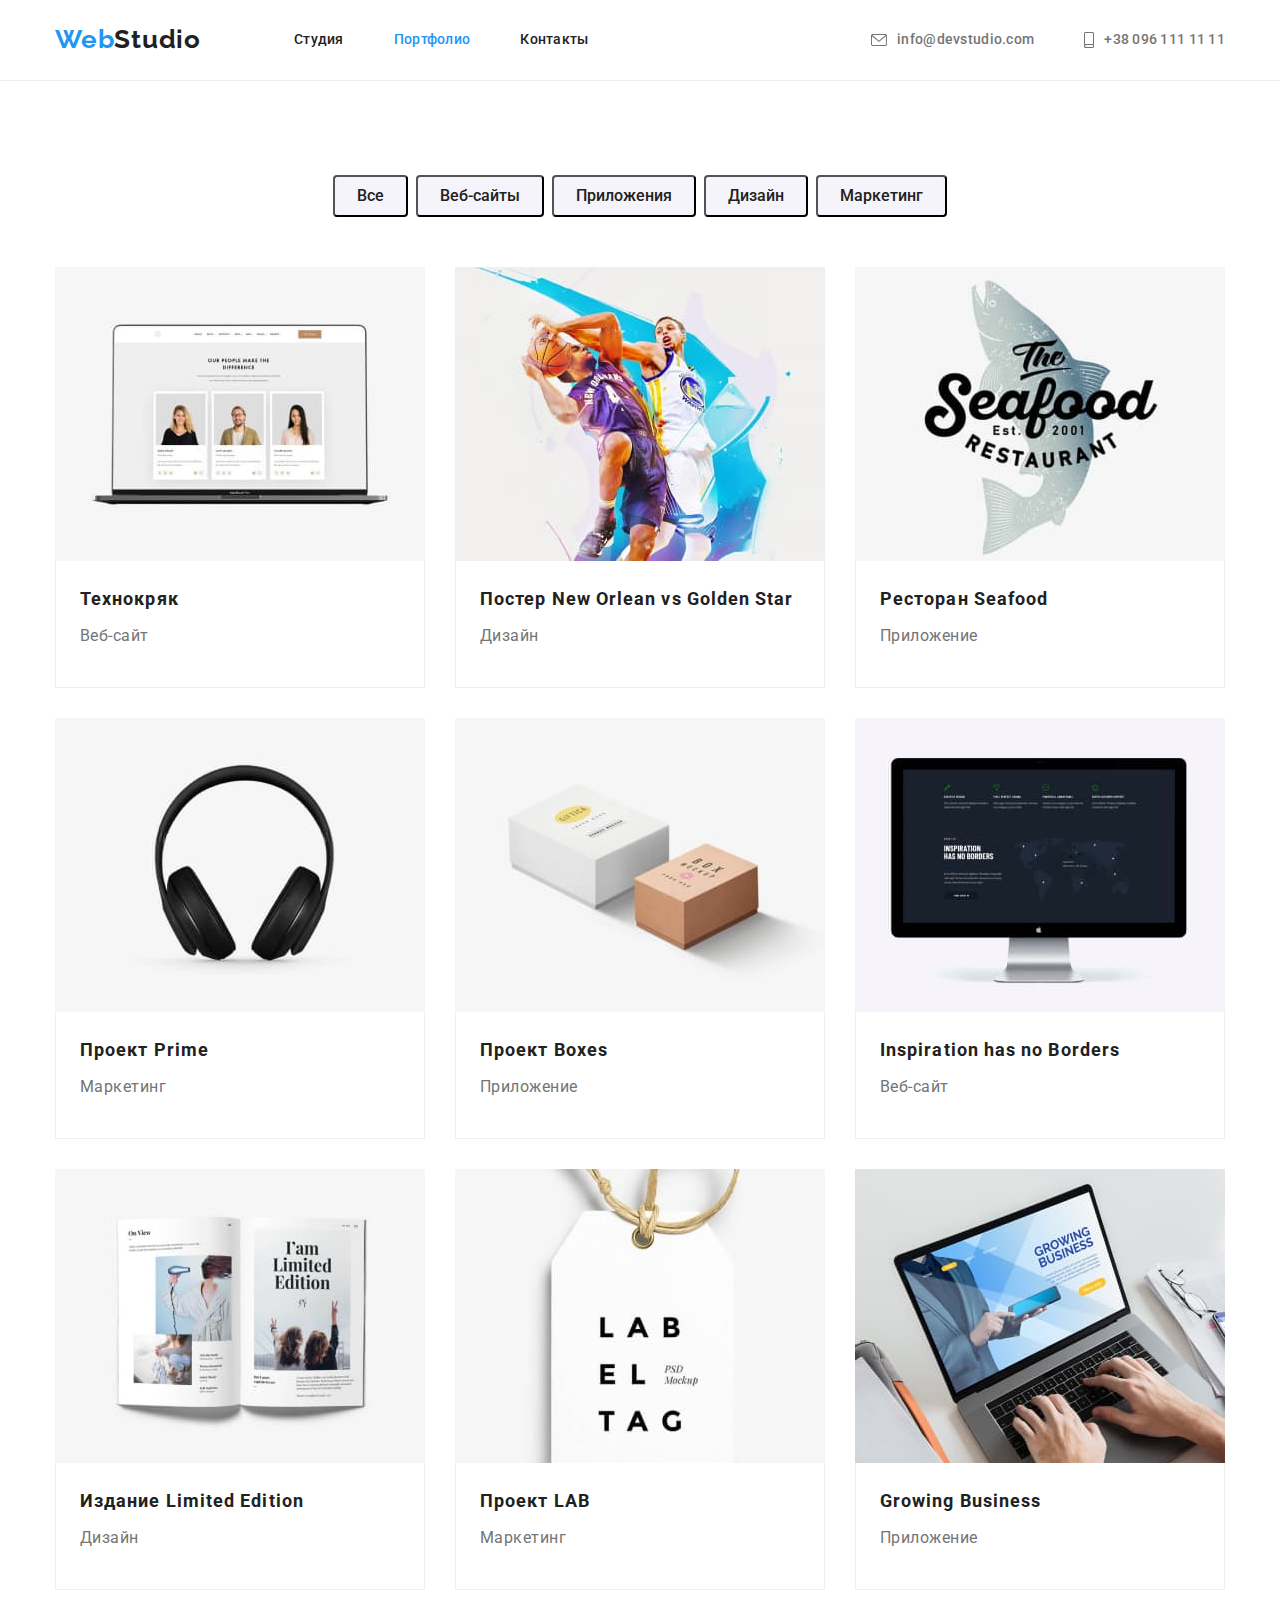
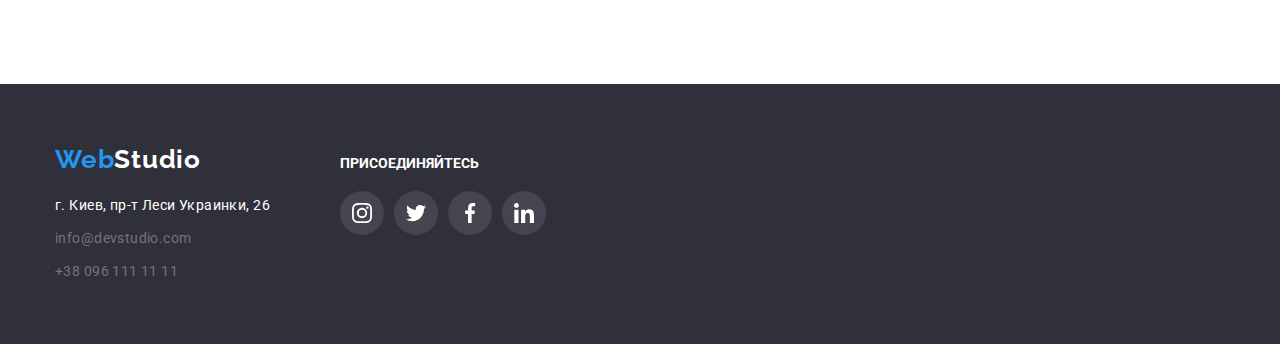
==== portfolio.html @ eea460cf "виправляє іконки" ====
<!DOCTYPE html>
<html lang="en">
<head>
    <meta charset="UTF-8">
    <meta http-equiv="X-UA-Compatible" content="IE=edge">
    <meta name="viewport" content="width=device-width, initial-scale=1.0">
    <title>Document</title>
    <link rel="preconnect" href="https://fonts.googleapis.com">
    <link rel="preconnect" href="https://fonts.gstatic.com" crossorigin>
    <link href="https://fonts.googleapis.com/css2?family=Raleway:wght@700&family=Roboto:wght@400;500;700;900&display=swap" rel="stylesheet"> 
    <link 
          rel="stylesheet"
          href="https://cdnjs.cloudflare.com/ajax/libs/modern-normalize/1.1.0/modern-normalize.min.css"
        />
    <link rel="stylesheet" href="./css/styles.css">
</head>
<body>
    <header class="header">
        <div class="container header-container">
            <nav class="main-nav">
            <a href="./index.html" lang="en" class="logo-left link">Web<span class="logo-right link">Studio</span></a>
            <ul class="site-nav list">
                <li class="site-nav-item"><a href="./index.html" class="link">Студия</a></li>
                <li class="site-nav-item"><a href="" class="link current">Портфолио</a></li>
                <li class="site-nav-item"><a href="" class="link">Контакты</a></li>
            </ul>
            </nav>
            <ul class="header-contacts list">
                <li class="header-contacts-item">
                    <a href="mailto:info@devstudio.com" class="header-contacts link">
                    <svg class="studio-icon" width="16" height="12">
                        <use href="./images/sprite.svg#icon-envelope-hover"></use>
                     </svg>
                     info@devstudio.com
                    </a>
                </li>
                <li class="header-contacts-item">
                    <a href="tel:+380961111111" class="header-contacts link">
                    <a class="studio-link link" href="">
                       <svg class="studio-icon" width="10" height="16">
                        <use href="./images/sprite.svg#icon-smartphone"></use>
                    </svg>
                    +38 096 111 11 11
                    </a>
                </li>
            </ul>
        </div>
    </header>
 <main>
        <section class="section">
        <div class="container">
            <h1 class="visually-hidden">Портфолио</h1>
            <!--Фильтр-->
            <ul class="site-nav-button list">
                <li class="button-item"><button type="button" class="button">Все</button></li>
                <li class="button-item"><button type="button" class="button">Веб-сайты</button></li>
                <li class="button-item"><button type="button" class="button">Приложения</button></li>
                <li class="button-item"><button type="button" class="button">Дизайн</button></li>
                <li class="button-item"><button type="button" class="button">Маркетинг</button></li>            
            </ul>
          <!--Проекты--> 
            <ul class="project list">
                <li class="project-items">
                   <a href="" class="link">
                    <img src="./images/img.jpg" alt="Компьютер с фото"
                    width="371"
                    height="294">
                   <div class="project-info">
                    <h2 class="project-name">Технокряк</h2>
                    <p class="project-type">Веб-сайт</p>
                   </div>
                   </a>
                </li>
                <li class="project-items">
                   <a href="" class="link">
                    <img src="./images/img(1).jpg" alt="Два баскетболиста с мячом"
                    width="371"
                    height="294">
                    <div class="project-info">
                    <h2 class="project-name">Постер New Orlean vs Golden Star</h2>
                    <p class="project-type">Дизайн</p>
                    </div>
                    </a> 
                </li>
                <li class="project-items">
                    <a href="" class="link">
                    <img src="./images/img(2).jpg" alt="Морской ресторан"
                    width="371"
                    height="294">
                    <div class="project-info">
                    <h2 class="project-name">Ресторан Seafood</h2>
                    <p class="project-type">Приложение</p>
                    </div>
                    </a>
                </li>
                <li class="project-items">
                    <a href="" class="link">
                    <img src="./images/img(3).jpg" alt="Наушники"
                    width="371"
                    height="294">
                    <div class="project-info">
                    <h2 class="project-name">Проект Prime</h2>
                    <p class="project-type">Маркетинг</p>
                    </div>
                    </a>
                </li>
                <li class="project-items">
                    <a href="" class="link">
                    <img src="./images/img(4).jpg" alt="Две коробки"
                    width="371"
                    height="294">
                    <div class="project-info">
                    <h2 class="project-name">Проект Boxes</h2>
                    <p class="project-type">Приложение</p>
                    </div>
                    </a>
                </li>
                <li class="project-items">
                    <a href="" class="link">
                    <img src="./images/img(5).jpg" alt="Монитор"
                    width="371"
                    height="294">
                    <div class="project-info">
                    <h2 class="project-name">Inspiration has no Borders</h2>
                    <p class="project-type">Веб-сайт</p>
                    </div>
                    </a>
                </li>
                <li class="project-items">
                    <a href="" class="link">
                    <img src="./images/img(6).jpg" alt="Книга"
                    width="371"
                    height="294">
                    <div class="project-info">
                    <h2 class="project-name">Издание Limited Edition</h2>
                    <p class="project-type">Дизайн</p>
                    </div>
                    </a>
                </li>
                <li class="project-items">
                    <a href="" class="link">
                    <img src="./images/img(7).jpg" alt="Бирка"
                    width="371"
                    height="294">
                    <div class="project-info">
                    <h2 class="project-name">Проект LAB</h2>
                    <p class="project-type">Маркетинг</p>
                    </div>
                    </a>
                </li>
                <li class="project-items">
                    <a href="" class="link">
                    <img src="./images/img(8).jpg" alt="Руки печатают на ноутбуке"
                    width="371"
                    height="294">
                    <div class="project-info">
                    <h2 class="project-name">Growing Business</h2>
                    <p class="project-type">Приложение</p>
                    </div>
                    </a>
                </li>
            </ul>
        </div>
        </section>
    </main>
    <!--Подвал-->
    <footer class="footer">
        <div class="container footer-contacts">
            <div class="footer-block">
                <a href="index.html" lang="en" class="logo-left-footer link">Web<span class="logo-right-down link">Studio</span></a>
            <address class="address">
            <ul class="list">
                <li class="footer-address"><a href="https://goo.gl/maps/m6iM4TvxNRospSLj7" class="contacts link"><span class="contacts-map">г. Киев, пр-т Леси Украинки, 26</span></a></li>
                <li class="footer-address"><a href="mailto:info@devstudio.com" class="contacts link">info@devstudio.com</a></li>
                <li class="footer-address"><a href="tel:+380961111111" class="contacts link">+38 096 111 11 11</a></li>
            </ul>
            </address>
        </div>
        <div class="network-block">
            <h3 class="footer-title">Присоединяйтесь</h3>
            <ul class="socials list">
                <li class="footer-socials-icons">
                    <a class="footer-social-link" href aria-label="instagram" target="_blank">
                        <svg class="socials-icon" width="20" height="20">
                            <use href="./images/sprite.svg#icon-instagram-2">
                                #shadow-root (closed)
                                <symbol id="icon-instagram-2" viewBox="0 0 32 32">
                                    <path d="M31.969 9.408c-.075-1.7-.35-2.869-.744-3.882a7.806 7.806 0 0 0-1.851-2.838A7.867 7.867 0 0 0 26.542.844C25.523.45 24.36.175 22.66.1 20.947.019 20.403 0 16.059 0s-4.888.019-6.595.094c-1.7.075-2.869.35-3.882.744a7.803 7.803 0 0 0-2.838 1.85A7.867 7.867 0 0 0 .9 5.52C.506 6.539.231 7.702.156 9.402c-.081 1.713-.1 2.257-.1 6.601s.019 4.888.094 6.595c.075 1.7.35 2.869.744 3.882a7.895 7.895 0 0 0 1.85 2.838 7.867 7.867 0 0 0 2.832 1.844c1.019.394 2.182.669 3.882.744 1.706.075 2.25.094 6.595.094s4.888-.019 6.595-.094c1.7-.075 2.869-.35 3.882-.744a8.184 8.184 0 0 0 4.682-4.682c.394-1.019.669-2.182.744-3.882.075-1.707.094-2.251.094-6.595s-.006-4.888-.081-6.595zm-2.882 13.065c-.069 1.563-.331 2.407-.55 2.969a5.31 5.31 0 0 1-3.038 3.038c-.563.219-1.413.481-2.969.55-1.688.075-2.194.094-6.464.094s-4.782-.019-6.464-.094c-1.563-.069-2.407-.331-2.969-.55a4.926 4.926 0 0 1-1.838-1.194 4.974 4.974 0 0 1-1.194-1.838c-.219-.563-.481-1.413-.55-2.969-.075-1.688-.094-2.194-.094-6.464s.019-4.782.094-6.464c.069-1.563.331-2.407.55-2.969a4.868 4.868 0 0 1 1.2-1.838A4.974 4.974 0 0 1 6.639 3.55c.563-.219 1.413-.481 2.969-.55 1.688-.075 2.194-.094 6.464-.094 4.276 0 4.782.019 6.464.094 1.563.069 2.407.331 2.969.55a4.914 4.914 0 0 1 1.838 1.194 4.974 4.974 0 0 1 1.194 1.838c.219.563.481 1.413.55 2.969.075 1.688.094 2.194.094 6.464s-.019 4.77-.094 6.458z"/>
                                    <path d="M16.059 7.783c-4.538 0-8.22 3.682-8.22 8.22s3.682 8.22 8.22 8.22c4.539 0 8.22-3.682 8.22-8.22s-3.682-8.22-8.22-8.22zm0 13.552a5.333 5.333 0 0 1 0-10.664 5.333 5.333 0 0 1 0 10.664zM26.524 7.458a1.919 1.919 0 1 1-3.838 0 1.919 1.919 0 0 1 3.838 0z"/>
                                </symbol>
                            </use>
                        </svg>
                    </a>
                </li>
                <li class="footer-socials-icons">
                    <a class="footer-social-link" href aria-label="twitter" target="_blank">
                        <svg class="socials-icon" width="20" height="20">
                            <use href="./images/sprite.svg#icon-twitter-1">
                                #shadow-root (closed)
                                <symbol id="icon-twitter-1" viewBox="0 0 32 32">
                                    <path d="M32 6.078c-1.19.522-2.458.868-3.78 1.036a6.523 6.523 0 0 0 2.886-3.626 13.11 13.11 0 0 1-4.16 1.588A6.574 6.574 0 0 0 22.154 3c-3.632 0-6.556 2.948-6.556 6.562 0 .52.044 1.02.152 1.496-5.454-.266-10.28-2.88-13.522-6.862a6.605 6.605 0 0 0-.898 3.316 6.57 6.57 0 0 0 2.914 5.452 6.479 6.479 0 0 1-2.964-.808v.072c0 3.188 2.274 5.836 5.256 6.446a6.548 6.548 0 0 1-1.72.216 5.8 5.8 0 0 1-1.242-.112c.85 2.598 3.262 4.508 6.13 4.57a13.182 13.182 0 0 1-8.134 2.798c-.538 0-1.054-.024-1.57-.09A18.469 18.469 0 0 0 10.064 29c12.072 0 18.672-10 18.672-18.668 0-.29-.01-.57-.024-.848A13.087 13.087 0 0 0 32 6.078z"/>
                                </symbol> 
                            </use>
                        </svg>
                    </a>
                </li>
                <li class="footer-socials-icons">
                    <a class="footer-social-link" href aria-label="facebook" target="_blank">
                        <svg class="socials-icon" width="20" height="20">
                            <use href="./images/sprite.svg#icon-facebook-1">
                                #shadow-root (closed)
                                <symbol id="icon-facebook-1" viewBox="0 0 32 32">
                                    <path d="M21.329 5.313h2.921V.225C23.746.156 22.013 0 19.994 0c-4.212 0-7.097 2.649-7.097 7.519V12H8.249v5.688h4.648V32h5.699V17.689h4.46l.708-5.688h-5.169V8.082c.001-1.644.444-2.769 2.735-2.769z"/>
                                </symbol> 
                            </use>
                        </svg>
                    </a>
                </li>
                <li class="footer-socials-icons">
                    <a class="footer-social-link" href aria-label="linkedin" target="_blank">
                        <svg class="socials-icon" width="20" height="20">
                            <use href="./images/sprite.svg#icon-linkedin-1">
                                #shadow-root (closed)
                                <symbol id="icon-linkedin-1" viewBox="0 0 32 32">
                                    <path d="M31.992 32v-.001H32V20.263c0-5.741-1.236-10.164-7.948-10.164-3.227 0-5.392 1.771-6.276 3.449h-.093v-2.913h-6.364v21.364h6.627V21.42c0-2.785.528-5.479 3.977-5.479 3.399 0 3.449 3.179 3.449 5.657v10.401h6.62zM.528 10.636h6.635V32H.528V10.636zM3.843 0C1.722 0 0 1.721 0 3.843s1.721 3.879 3.843 3.879c2.121 0 3.843-1.757 3.843-3.879A3.846 3.846 0 0 0 3.843 0z"/>
                                </symbol>
                            </use>
                        </svg>
                    </a>
                </li>
            </ul>
        </div>
    </footer>
</body>
</html>
---- css/styles.css ----
:root {
    --primary-text-color: #757575;
    --secondary-color: #212121;
    --accent-color: #2196F3;
    --gray-background: #F5F4FA;
    --main-color: #FFFFFF;
    --icon-color: #AFB1B8;
    --icon-color-background: #44454E;
    

    --section-background: #E5E5E5;
    --footer--header-background: #2F303A;
    --button-hero-color: #188ce8;

    --border-color: #ECECEC;
    --project-items-border-color:#EEEEEE;

    --card-set-gap: 30px;

    --button-hero-shadow: 0px 4px 4px rgba(0, 0, 0, 0.15);
    --card-shadow: 0px 1px 3px rgba(0, 0, 0, 0.12), 0px 1px 1px rgba(0, 0, 0, 0.14), 0px 2px 1px rgba(0, 0, 0, 0.2);
    --bg-color-hero: rgba(47, 48, 58, 0.4);
    --bg-second-color: #C4C4C4;

    --box-shadow-color: 0px 4px 4px 0px rgba(0, 0, 0, 0.25);
    --box-shadow-sec-color: 0px 1px 3px 0px rgba(0, 0, 0, 0.12), 0px 1px 1px 0px rgba(0, 0, 0, 0.14), 0px 2px 1px 0px rgba(0, 0, 0, 0.2);
    --box-shadow-carts: 1px 4px 6px 0px rgba(0, 0, 0, 0.16), 0px 4px 4px 0px rgba(0, 0, 0, 0.06), 0px 1px 1px 0px rgba(0, 0, 0, 0.12);
}

body {
    background-color: var(--main-color);
    color: var(--primary-text-color);
    font-family: 'Roboto', sans-serif; 
}

h1,
h2,
h3,
p,
ul {
  margin: 0;
}

img {
    display: block;
    max-width: 100%;
    height: auto;
  }

.list {
    margin: 0;
    padding: 0;
    list-style: none;
}

.link {
    display: inline-block;

    text-decoration: none;
    color: inherit;
}

.contacts {
    color: var(--secondary-color);
}

.visually-hidden {
    position: absolute;
    white-space: nowrap;
    width: 1px;
    height: 1px;
    overflow: hidden;
    border: 0;
    padding: 0;
    clip: rect(0 0 0 0);
    clip-path: inset(50%);
    margin: -1px;
  }

  
.container {
    width: 1200px;
    padding-left: 15px;
    padding-right: 15px;
    
    margin-left: auto;
    margin-right: auto;
}

/* Header */

.header {
    background: var(--main-color);
    border-bottom: 1px solid var(--border-color);
}

.site-nav {
    display: flex;
    align-items: center;
    margin-left: 93px;
}

.studio-link {
    display: flex;
    align-items: center;
    
    color: var(--primary-text-color);
}

.studio-link:hover,
.studio-link:focus {
    color: var(--accent-color);
}



.studio-icon {
    margin-right: 10px;

    fill: currentColor; 
}

.project-team {

    display: flex;
    align-items: center;
    flex-wrap: nowrap;

    padding-left: 0;
    padding-right: 0;
}

.team-image {
    margin-right: 30px;
    width: 270px;

    background: var(--main-white-color);
    box-shadow: var(--box-shadow-sec-color);
    margin-right: 30px;
    font-size: 0px;
}

.team-image:last-child {
    margin-right: 0;
}


.site-nav-item { 
    /* margin-right: 50px; */
    display: inline-block;

    font-family: inherit;
    font-weight: 500;
    font-size: 14px;
    line-height: 1.14;
    letter-spacing: 0.02em;
    color: var(--secondary-color)
    }

.site-nav .site-nav-item:not(:last-child) {   
    margin-right: 50px;
}

.site-nav .link {
    display: block;
    padding-top: 32px;
    padding-bottom: 32px;
}
   
.site-nav-item:hover,
.site-nav-item:focus,
.site-nav-item:active {
    color: var(--accent-color);
    }

.current {
        color: var(--accent-color);
    }

.header-container {
    display: flex;
    align-items:center;
   
}

.main-nav {
    display: flex;
}
   
.header-contacts {
    display: flex;
    margin-left: auto;
    align-items: center;

    font-weight: 500;
    font-size: 14px;
    line-height: 1.14;
    letter-spacing: 0.02em;
    color: var(--primary-text-color)
    }

.header-contacts:hover,
.header-contacts:focus {
    color: var(--accent-color);
    }

.header-contacts-item {
    margin-right: 50px;
    display: inline-block;
}

.header-contacts-item:last-child {
    margin-right: 0;
}

/* Logo */ 


.logo-left {
    padding: 24px 0;

    font-family: 'Raleway', sans-serif;
    font-weight: 700;
    font-size: 26px;
    line-height: 1.19;
    letter-spacing: 0.03em;
    color: var(--accent-color)
}

.logo-left-footer {
    font-family: 'Raleway', sans-serif;
    font-weight: 700;
    font-size: 26px;
    line-height: 1.19;
    letter-spacing: 0.03em;
    color: var(--accent-color)
}

.logo-right {
    font-family: 'Raleway', sans-serif;
    font-weight: 700;
    font-size: 26px;
    line-height: 1.19;
    letter-spacing: 0.03em;
    color: var(--secondary-color)
}

.logo-right-down {
    font-family: 'Raleway', sans-serif;
    font-weight: 700;
    font-size: 26px;
    line-height: 1.19;
    letter-spacing: 0.03em;
    color: var(--main-color)
}

.logo-left .logo-right .logo-right-down {
    font-family: 'Raleway', sans-serif; 
}

.logo-left .logo-right-down {
    margin: 0;
    padding: 0;
}

/* Hero */

.hero {
    background: var(--footer--header-background);
    text-align: center;
    padding-top: 200px;
    padding-bottom: 200px;
}

.overlay {
    max-width: 1600px;
    background-image: linear-gradient(to bottom, var(--bg-color-hero), var(--bg-color-hero)), url(../images/HeroImg.jpg);
    background-repeat: no-repeat;
    background-position: center;
    background-size: cover;
    background-color: var(--bg-second-color);
}  

.hero-title {
    
    margin-bottom: 30px;
    margin-left: auto; 
    margin-right: auto; 
      
    text-align: center;
    width: 696px;
    
    color: var(--main-color);
    font-weight: 900;
    font-size: 44px;
    line-height: 1.36;
    letter-spacing: 0.06em;
    text-transform: uppercase;
    
}

/* Преимущества. */

.section {
    padding-bottom: 94px;
    padding-top: 94px;
      
}

.section-title {
    margin-bottom: 50px;
    
    font-weight: 700;
    font-size: 36px;
    line-height: 1.16;
    text-align: center;
    letter-spacing: 0.03em;
    color: var(--secondary-color);
}

.advantage {
    display: flex;
         
    font-weight: 700;
    font-size: 14px;
    line-height: 1.14;
    letter-spacing: 0.03em;
    color: var(--secondary-color);
}

.advantage-title {
    margin-bottom: 10px;
    text-align: left;
    
    font-weight: 700;
    font-size: 14px;
    text-transform: uppercase;
}

.advantage-item {
    margin-right: 30px;
    width: 270px;
}

.advantage-item:last-child {
    margin-right: 0;
    flex-shrink:unset;
}


.adv-description {
    font-weight: 400;
    font-size: 14px;
    line-height: 1.71;
    letter-spacing: 0.03em;
    
    color: var(--primary-text-color);
}

.features {
    display: flex;
    justify-content: center;
    align-items: center;
    height: 120px;
    width: 270px;
    background-color: var(--gray-background);
    margin-bottom: 30px;
}

/*Чем мы занимаемся*/

.act-section {
    padding-top: 0;
}

.activity {
   display: flex;
   flex-wrap: nowrap;

}


.act-item {
   margin-right: 30px;
   width: 370px;
}

.act-item:last-child {
    margin-right: 0;
}

/* Наша команда */

.team {
    padding-top: auto;
    
    background-color: var(--gray-background);

}

.project-team {
    display: flex;
    align-items: center;
    flex-wrap: nowrap;

    padding-left: 0;
    padding-right: 0;
}

.team-image {
    margin-right: 30px;
    width: 270px;
}

.team-image:last-child {
    margin-right: 0;
}

.team-description {
    text-align: center;
    padding-top: 30px;
    padding-bottom: 30px;
    border: 1px;
    border-bottom-right-radius: 4px;
    border-bottom-left-radius: 4px;

    
    background-color: var(--main-color);
    box-shadow: 0px 1px 3px rgba(0, 0, 0, 0.12), 0px 1px 1px rgba(0, 0, 0, 0.14), 0px 2px 1px rgba(0, 0, 0, 0.2);
}

.team-member {
    margin-bottom: 10px;
           
    color: var(--secondary-color);
    font-weight: 500;
    font-size: 16px;
    line-height: 1.18;
    letter-spacing: 0.03em;

}

.team-position {
    font-weight: 400;
    font-size: 16px;
    line-height: 1.18;
    letter-spacing: 0.03em;
}

.socials {
    display: flex;
    justify-content: center;
    align-items: center;
}

.social-link {
    display: flex;
    align-items: center;
    justify-content: center;

    width: 44px;
    height: 44px;
    background-color: var(--main-color);
    color: var(--icon-color);

    border-radius: 50%;
    
}
.social-link:hover,
.social-link:focus {
    background-color: var(--accent-color);
    color: var(--main-color);
}

.socials-icon {
    fill: currentColor;
}



/*Клиенты*/
.clients {
    display: flex;
    flex-wrap: wrap;
    /*justify-content: center;
    align-items: center;*/
    cursor: pointer;
}

.clients-link {
    display: flex;
    align-items: center;
    justify-content: center;

    width: 170px;
    height: 92px;

    border: 1px solid var(--icon-color);
    border-radius: 4px;
}

.clients-link:hover {
    border-color: var(--accent-color);
}

.clients-link:hover .clients-icon,
.clients-link:focus .clients-icon {
    fill: var(--accent-color);
} 

.clients-item {
    display: flex;
    display: flex;
    height: 92px;
    border-radius: 4px;
    border: 1px solid var(--icon-color);
    background-color: var(--main-color);
    justify-content: center;
    align-items: center;
    width: calc((100% - 150px) / 6);

}

.clients-item:not(:last-child) {
    margin-right: 30px;
}

.clients-icon {
    fill: var(--icon-color);
}

.clients-icon:hover,
.clients-icon:focus {
    fill: var(--accent-color);
}

/*Button*/

.button {
    display: inline-block;
    min-width: 73px;
    min-height: 38px;
    text-align: center;
    border-radius: 4px;
    padding: 6px 22px;

    font-family: inherit;
    color: var(--secondary-color);
    background: var(--gray-background);
    font-weight: 500;
    font-size: 16px;
    line-height: 1.62;
    
    cursor: pointer;
    border-radius: 4px;
    
}

.button:hover,
.button:focus {
    background-color: var(--accent-color);
    color: var(--main-color);
}

.button-hero {
    display: inline-block;
    width: 200px;
    height: 50px;
    text-align: center;

    font-style: normal;
    font-weight: 700;
    font-size: 16px;
    line-height: 1.87;

    background-color: var(--button-hero-color);
    cursor: pointer;
    color: var(--main-color);

    box-shadow: var(--button-hero-shadow);

    border-radius: 4px;
    padding: 10px 32px;

    
}

/* Портфолио */

.site-nav-button {
    display: flex;
    margin-bottom: 50px;
    justify-content: center;
    

    font-family: inherit;
    font-weight: 500;
    font-size: 16px;
    line-height: 1.62;
    letter-spacing: 0.03em;
    color: var(--secondary-color);
}

.button-item {
    margin-right: 8px;
}

.button-item:hover,
.button-item:focus {
    box-shadow: 0px 1px 1px rgba(0, 0, 0, 0.12),
    0px 4px 4px rgba(0, 0, 0, 0.06),
    1px 4px 6px rgba(0, 0, 0, 0.16);
}

.button-item:last-child {
    margin-right: 0;
}

.project {
    display: flex;
    flex-wrap: wrap;
    align-items: center;
    padding-left: 0;
    padding-right: 0;
   
    background: var(--main-color);
    
}

.project-items {
    max-width: 370px;
    margin-right: 30px;
    margin-bottom: 30px;
}

.project-items:hover {
    box-shadow: 0px 1px 1px rgba(0, 0, 0, 0.12),
    0px 4px 4px rgba(0, 0, 0, 0.06),
    1px 4px 6px rgba(0, 0, 0, 0.16);
}


.project-items {
    flex-basis: calc((100% - 60px) / 3);
}

.project-items:nth-child(3n) {
    margin-right: 0;
    
}

.project-items:nth-last-child(-n + 3) {
    margin-bottom: 0;
}

.project-info {
    padding: 20px 24px;
    border-left: 1px solid var(--project-items-border-color);
    border-bottom: 1px solid var(--project-items-border-color);
    border-right: 1px solid var(--project-items-border-color);
}

.project-name { 
    margin-bottom: 4px;

    font-weight: 700;
    font-size: 18px;
    line-height: 2;
    letter-spacing: 0.06em;
    color: var(--secondary-color);
}

.project-type {
    margin-bottom: 16px;

    font-weight: 400;
    font-size: 16px;
    line-height: 1.87;
    letter-spacing: 0.03em;
    color: var(--primary-text-color);
}

/* Footer */

.footer {
    display: flex;

    padding-top: 60px;
    padding-bottom: 60px;
    background: var(--footer--header-background);
}

.footer-contacts {
    display: flex;
    justify-content: flex-start;
    align-items: baseline;
}

.footer-address {
    margin-bottom: 9px;
}

.footer-address:last-child {
    margin-bottom: 0;
}

.address {
    font-style: normal;
    text-align: left;

    margin-top: 20px;
}

.contacts {
    color: var(--main-color) 60%;
    font-size: 14px;
    line-height: 1.71;
    letter-spacing: 0.03em
}

.contacts:hover,
.contacts:focus {
    color: var(--accent-color);
}

.contacts-map {
    font-family: inherit;
    font-size: 14px;
    line-height: 1.71;
    letter-spacing: 0.03em;
    color: var(--main-color);
}

.contacts-map:hover,
.contacts-map:focus {
    color: var(--accent-color);
}

/*Іконки футеру*/

.footer-icon {
    fill: var(--main-color);
    background-color: var(--primary-text-color);

}

.footer-icon:hover,
.footer-icon:focus {
    fill: var(--main-color);
    background-color: var(--accent-color);
}

.footer-title {
    margin-bottom: 20px;
    text-align: left;
    
    font-weight: 700;
    font-size: 14px;
    text-transform: uppercase;
    color: var(--main-color);
}

.footer-socials {
    display: flex;
}

.footer-social-link {
    display: flex;
    align-items: center;
    justify-content: center;
    

    width: 44px;
    height: 44px;
    background-color: var(--icon-color-background);
    color: var(--main-color);

    border-radius: 50%;
}

.footer-social-link:hover,
.footer-social-link:focus {
    background-color: var(--accent-color);
    color: var(--main-color);
}

.footer-socials {
    color: var(--primary-text-color);
}
.footer-socials-icons:not(:last-child) {
    margin-right: 10px;
}

.network-block {
    margin-left: 70px;
}
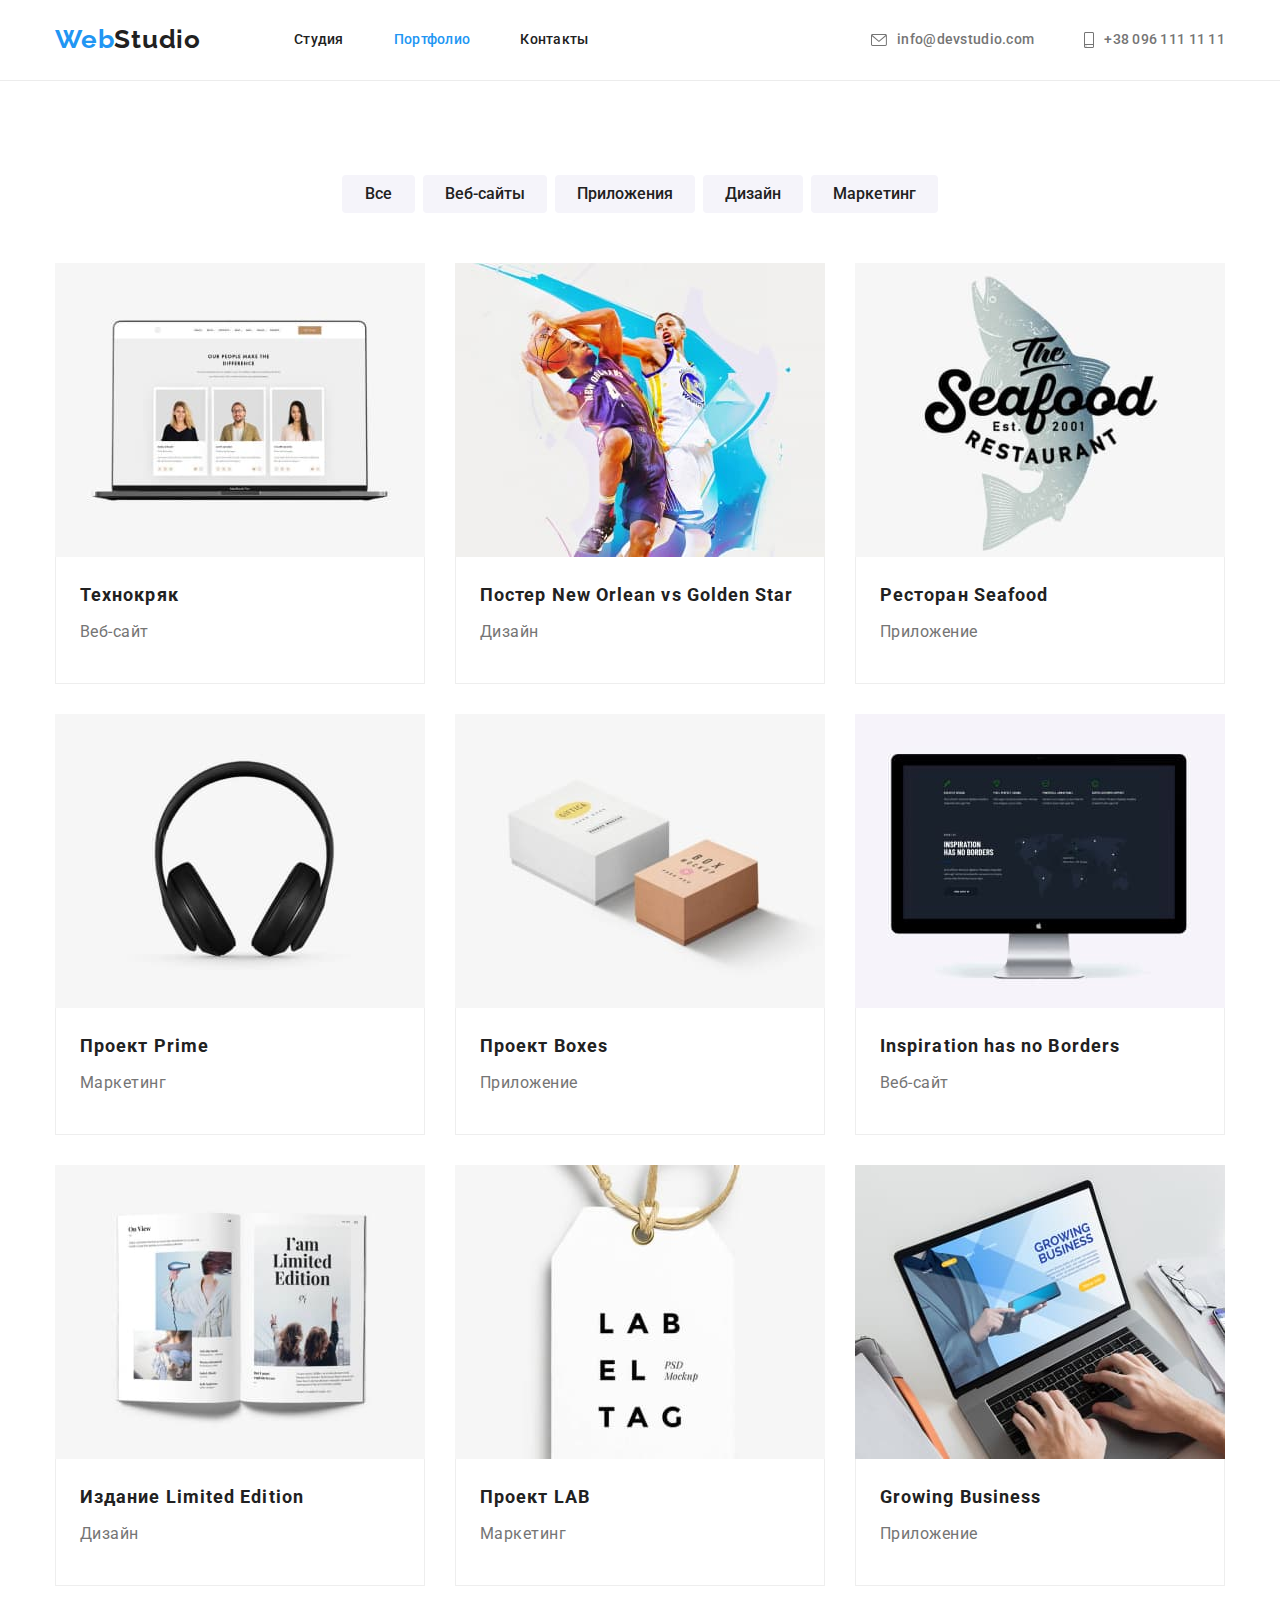
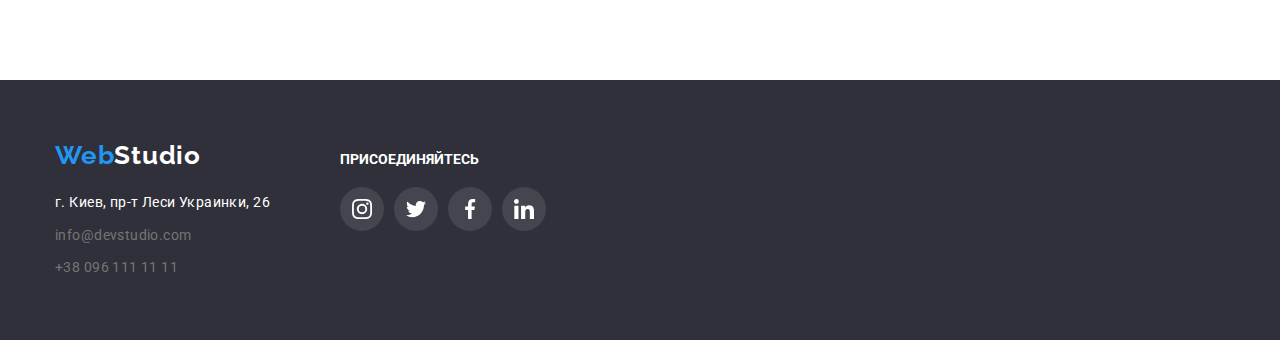
==== commit cb72ff5b: "виправляє ДЗ4 після перевірки" ====
--- a/portfolio.html
+++ b/portfolio.html
@@ -20,25 +20,24 @@
             <nav class="main-nav">
             <a href="./index.html" lang="en" class="logo-left link">Web<span class="logo-right link">Studio</span></a>
             <ul class="site-nav list">
-                <li class="site-nav-item"><a href="./index.html" class="link">Студия</a></li>
-                <li class="site-nav-item"><a href="" class="link current">Портфолио</a></li>
-                <li class="site-nav-item"><a href="" class="link">Контакты</a></li>
+                <li class="site-nav-item"><a href="./index.html" class="site-nav-item link">Студия</a></li>
+                <li class="site-nav-item"><a href="" class="site-nav-item link current">Портфолио</a></li>
+                <li class="site-nav-item"><a href="" class="site-nav-item link">Контакты</a></li>
             </ul>
             </nav>
             <ul class="header-contacts list">
                 <li class="header-contacts-item">
                     <a href="mailto:info@devstudio.com" class="header-contacts link">
                     <svg class="studio-icon" width="16" height="12">
-                        <use href="./images/sprite.svg#icon-envelope-hover"></use>
+                        <use href="./images/icons.svg#icon-envelope-hover"></use>
                      </svg>
                      info@devstudio.com
                     </a>
                 </li>
                 <li class="header-contacts-item">
-                    <a href="tel:+380961111111" class="header-contacts link">
-                    <a class="studio-link link" href="">
-                       <svg class="studio-icon" width="10" height="16">
-                        <use href="./images/sprite.svg#icon-smartphone"></use>
+                    <a class="studio-link link" href="tel:+380961111111">
+                        <svg class="studio-icon" width="10" height="16">
+                        <use href="./images/icons.svg#icon-smartphone"></use>
                     </svg>
                     +38 096 111 11 11
                     </a>
@@ -61,7 +60,7 @@
           <!--Проекты--> 
             <ul class="project list">
                 <li class="project-items">
-                   <a href="" class="link">
+                   <a href="" class="project-link link">
                     <img src="./images/img.jpg" alt="Компьютер с фото"
                     width="371"
                     height="294">
@@ -72,7 +71,7 @@
                    </a>
                 </li>
                 <li class="project-items">
-                   <a href="" class="link">
+                   <a href="" class="project-link link">
                     <img src="./images/img(1).jpg" alt="Два баскетболиста с мячом"
                     width="371"
                     height="294">
@@ -83,7 +82,7 @@
                     </a> 
                 </li>
                 <li class="project-items">
-                    <a href="" class="link">
+                    <a href="" class="project-link link">
                     <img src="./images/img(2).jpg" alt="Морской ресторан"
                     width="371"
                     height="294">
@@ -94,7 +93,7 @@
                     </a>
                 </li>
                 <li class="project-items">
-                    <a href="" class="link">
+                    <a href="" class="project-link link">
                     <img src="./images/img(3).jpg" alt="Наушники"
                     width="371"
                     height="294">
@@ -105,7 +104,7 @@
                     </a>
                 </li>
                 <li class="project-items">
-                    <a href="" class="link">
+                    <a href="" class="project-link link">
                     <img src="./images/img(4).jpg" alt="Две коробки"
                     width="371"
                     height="294">
@@ -116,7 +115,7 @@
                     </a>
                 </li>
                 <li class="project-items">
-                    <a href="" class="link">
+                    <a href="" class="project-link link">
                     <img src="./images/img(5).jpg" alt="Монитор"
                     width="371"
                     height="294">
@@ -127,7 +126,7 @@
                     </a>
                 </li>
                 <li class="project-items">
-                    <a href="" class="link">
+                    <a href="" class="project-link link">
                     <img src="./images/img(6).jpg" alt="Книга"
                     width="371"
                     height="294">
@@ -138,7 +137,7 @@
                     </a>
                 </li>
                 <li class="project-items">
-                    <a href="" class="link">
+                    <a href="" class="project-link link">
                     <img src="./images/img(7).jpg" alt="Бирка"
                     width="371"
                     height="294">
@@ -149,7 +148,7 @@
                     </a>
                 </li>
                 <li class="project-items">
-                    <a href="" class="link">
+                    <a href="" class="project-link link">
                     <img src="./images/img(8).jpg" alt="Руки печатают на ноутбуке"
                     width="371"
                     height="294">
@@ -168,67 +167,47 @@
         <div class="container footer-contacts">
             <div class="footer-block">
                 <a href="index.html" lang="en" class="logo-left-footer link">Web<span class="logo-right-down link">Studio</span></a>
-            <address class="address">
-            <ul class="list">
-                <li class="footer-address"><a href="https://goo.gl/maps/m6iM4TvxNRospSLj7" class="contacts link"><span class="contacts-map">г. Киев, пр-т Леси Украинки, 26</span></a></li>
-                <li class="footer-address"><a href="mailto:info@devstudio.com" class="contacts link">info@devstudio.com</a></li>
-                <li class="footer-address"><a href="tel:+380961111111" class="contacts link">+38 096 111 11 11</a></li>
-            </ul>
-            </address>
-        </div>
-        <div class="network-block">
+                <address class="address">
+                    <ul class="list">
+                        <li class="footer-address"><a href="https://goo.gl/maps/m6iM4TvxNRospSLj7" class="contacts link"><span class="contacts-map">г. Киев, пр-т Леси Украинки, 26</span></a></li>
+                        <li class="footer-address"><a href="mailto:info@devstudio.com" class="contacts link">info@devstudio.com</a></li>
+                        <li class="footer-address"><a href="tel:+380961111111" class="contacts link">+38 096 111 11 11</a></li>
+                    </ul>
+                </address>
+            </div>
+            <div class="network-block">
             <h3 class="footer-title">Присоединяйтесь</h3>
-            <ul class="socials list">
-                <li class="footer-socials-icons">
-                    <a class="footer-social-link" href aria-label="instagram" target="_blank">
-                        <svg class="socials-icon" width="20" height="20">
-                            <use href="./images/sprite.svg#icon-instagram-2">
-                                #shadow-root (closed)
-                                <symbol id="icon-instagram-2" viewBox="0 0 32 32">
-                                    <path d="M31.969 9.408c-.075-1.7-.35-2.869-.744-3.882a7.806 7.806 0 0 0-1.851-2.838A7.867 7.867 0 0 0 26.542.844C25.523.45 24.36.175 22.66.1 20.947.019 20.403 0 16.059 0s-4.888.019-6.595.094c-1.7.075-2.869.35-3.882.744a7.803 7.803 0 0 0-2.838 1.85A7.867 7.867 0 0 0 .9 5.52C.506 6.539.231 7.702.156 9.402c-.081 1.713-.1 2.257-.1 6.601s.019 4.888.094 6.595c.075 1.7.35 2.869.744 3.882a7.895 7.895 0 0 0 1.85 2.838 7.867 7.867 0 0 0 2.832 1.844c1.019.394 2.182.669 3.882.744 1.706.075 2.25.094 6.595.094s4.888-.019 6.595-.094c1.7-.075 2.869-.35 3.882-.744a8.184 8.184 0 0 0 4.682-4.682c.394-1.019.669-2.182.744-3.882.075-1.707.094-2.251.094-6.595s-.006-4.888-.081-6.595zm-2.882 13.065c-.069 1.563-.331 2.407-.55 2.969a5.31 5.31 0 0 1-3.038 3.038c-.563.219-1.413.481-2.969.55-1.688.075-2.194.094-6.464.094s-4.782-.019-6.464-.094c-1.563-.069-2.407-.331-2.969-.55a4.926 4.926 0 0 1-1.838-1.194 4.974 4.974 0 0 1-1.194-1.838c-.219-.563-.481-1.413-.55-2.969-.075-1.688-.094-2.194-.094-6.464s.019-4.782.094-6.464c.069-1.563.331-2.407.55-2.969a4.868 4.868 0 0 1 1.2-1.838A4.974 4.974 0 0 1 6.639 3.55c.563-.219 1.413-.481 2.969-.55 1.688-.075 2.194-.094 6.464-.094 4.276 0 4.782.019 6.464.094 1.563.069 2.407.331 2.969.55a4.914 4.914 0 0 1 1.838 1.194 4.974 4.974 0 0 1 1.194 1.838c.219.563.481 1.413.55 2.969.075 1.688.094 2.194.094 6.464s-.019 4.77-.094 6.458z"/>
-                                    <path d="M16.059 7.783c-4.538 0-8.22 3.682-8.22 8.22s3.682 8.22 8.22 8.22c4.539 0 8.22-3.682 8.22-8.22s-3.682-8.22-8.22-8.22zm0 13.552a5.333 5.333 0 0 1 0-10.664 5.333 5.333 0 0 1 0 10.664zM26.524 7.458a1.919 1.919 0 1 1-3.838 0 1.919 1.919 0 0 1 3.838 0z"/>
-                                </symbol>
-                            </use>
-                        </svg>
-                    </a>
-                </li>
-                <li class="footer-socials-icons">
-                    <a class="footer-social-link" href aria-label="twitter" target="_blank">
-                        <svg class="socials-icon" width="20" height="20">
-                            <use href="./images/sprite.svg#icon-twitter-1">
-                                #shadow-root (closed)
-                                <symbol id="icon-twitter-1" viewBox="0 0 32 32">
-                                    <path d="M32 6.078c-1.19.522-2.458.868-3.78 1.036a6.523 6.523 0 0 0 2.886-3.626 13.11 13.11 0 0 1-4.16 1.588A6.574 6.574 0 0 0 22.154 3c-3.632 0-6.556 2.948-6.556 6.562 0 .52.044 1.02.152 1.496-5.454-.266-10.28-2.88-13.522-6.862a6.605 6.605 0 0 0-.898 3.316 6.57 6.57 0 0 0 2.914 5.452 6.479 6.479 0 0 1-2.964-.808v.072c0 3.188 2.274 5.836 5.256 6.446a6.548 6.548 0 0 1-1.72.216 5.8 5.8 0 0 1-1.242-.112c.85 2.598 3.262 4.508 6.13 4.57a13.182 13.182 0 0 1-8.134 2.798c-.538 0-1.054-.024-1.57-.09A18.469 18.469 0 0 0 10.064 29c12.072 0 18.672-10 18.672-18.668 0-.29-.01-.57-.024-.848A13.087 13.087 0 0 0 32 6.078z"/>
-                                </symbol> 
-                            </use>
-                        </svg>
-                    </a>
-                </li>
-                <li class="footer-socials-icons">
-                    <a class="footer-social-link" href aria-label="facebook" target="_blank">
-                        <svg class="socials-icon" width="20" height="20">
-                            <use href="./images/sprite.svg#icon-facebook-1">
-                                #shadow-root (closed)
-                                <symbol id="icon-facebook-1" viewBox="0 0 32 32">
-                                    <path d="M21.329 5.313h2.921V.225C23.746.156 22.013 0 19.994 0c-4.212 0-7.097 2.649-7.097 7.519V12H8.249v5.688h4.648V32h5.699V17.689h4.46l.708-5.688h-5.169V8.082c.001-1.644.444-2.769 2.735-2.769z"/>
-                                </symbol> 
-                            </use>
-                        </svg>
-                    </a>
-                </li>
-                <li class="footer-socials-icons">
-                    <a class="footer-social-link" href aria-label="linkedin" target="_blank">
-                        <svg class="socials-icon" width="20" height="20">
-                            <use href="./images/sprite.svg#icon-linkedin-1">
-                                #shadow-root (closed)
-                                <symbol id="icon-linkedin-1" viewBox="0 0 32 32">
-                                    <path d="M31.992 32v-.001H32V20.263c0-5.741-1.236-10.164-7.948-10.164-3.227 0-5.392 1.771-6.276 3.449h-.093v-2.913h-6.364v21.364h6.627V21.42c0-2.785.528-5.479 3.977-5.479 3.399 0 3.449 3.179 3.449 5.657v10.401h6.62zM.528 10.636h6.635V32H.528V10.636zM3.843 0C1.722 0 0 1.721 0 3.843s1.721 3.879 3.843 3.879c2.121 0 3.843-1.757 3.843-3.879A3.846 3.846 0 0 0 3.843 0z"/>
-                                </symbol>
-                            </use>
-                        </svg>
-                    </a>
-                </li>
-            </ul>
+                <ul class="socials list">
+                    <li class="footer-socials-icons">
+                        <a class="footer-social-link" href="" aria-label="instagram" target="_blank">
+                            <svg class="socials-icon" width="20" height="20">
+                                <use href="./images/icons.svg#icon-instagram-2"></use>
+                            </svg>
+                        </a>
+                    </li>
+                    <li class="footer-socials-icons">
+                        <a class="footer-social-link" href="" aria-label="twitter" target="_blank">
+                            <svg class="socials-icon" width="20" height="20">
+                                <use href="./images/icons.svg#icon-twitter-1"></use>
+                            </svg>
+                        </a>
+                    </li>
+                    <li class="footer-socials-icons">
+                        <a class="footer-social-link" href="" aria-label="facebook" target="_blank">
+                            <svg class="socials-icon" width="20" height="20">
+                                <use href="./images/icons.svg#icon-facebook-1"></use>
+                            </svg>
+                        </a>
+                    </li>
+                    <li class="footer-socials-icons">
+                        <a class="footer-social-link" href="" aria-label="linkedin" target="_blank">
+                            <svg class="socials-icon" width="20" height="20">
+                                <use href="./images/icons.svg#icon-linkedin-1"></use>
+                            </svg>
+                        </a>
+                    </li>
+                </ul>
+            </div>
         </div>
     </footer>
 </body>
--- a/css/styles.css
+++ b/css/styles.css
@@ -144,6 +144,9 @@
     margin-right: 0;
 }
 
+.socials-icons:not(:last-child) {
+    margin-right: 10px;
+}
 
 .site-nav-item { 
     /* margin-right: 50px; */
@@ -267,6 +270,8 @@
 
 .hero {
     background: var(--footer--header-background);
+
+    margin: 0 auto;
     text-align: center;
     padding-top: 200px;
     padding-bottom: 200px;
@@ -277,6 +282,7 @@
     background-image: linear-gradient(to bottom, var(--bg-color-hero), var(--bg-color-hero)), url(../images/HeroImg.jpg);
     background-repeat: no-repeat;
     background-position: center;
+        
     background-size: cover;
     background-color: var(--bg-second-color);
 }  
@@ -492,8 +498,8 @@
     align-items: center;
     justify-content: center;
 
-    width: 170px;
-    height: 92px;
+    width: 100%;
+    height: 100%;
 
     border: 1px solid var(--icon-color);
     border-radius: 4px;
@@ -508,18 +514,13 @@
     fill: var(--accent-color);
 } 
 
+/*
 .clients-item {
-    display: flex;
-    display: flex;
     height: 92px;
-    border-radius: 4px;
-    border: 1px solid var(--icon-color);
-    background-color: var(--main-color);
-    justify-content: center;
     align-items: center;
     width: calc((100% - 150px) / 6);
 
-}
+} */
 
 .clients-item:not(:last-child) {
     margin-right: 30px;
@@ -537,6 +538,7 @@
 /*Button*/
 
 .button {
+    border: transparent;
     display: inline-block;
     min-width: 73px;
     min-height: 38px;
@@ -560,6 +562,9 @@
 .button:focus {
     background-color: var(--accent-color);
     color: var(--main-color);
+    box-shadow: 0px 1px 1px rgba(0, 0, 0, 0.12),
+    0px 4px 4px rgba(0, 0, 0, 0.06),
+    1px 4px 6px rgba(0, 0, 0, 0.16);
 }
 
 .button-hero {
@@ -605,12 +610,10 @@
     margin-right: 8px;
 }
 
-.button-item:hover,
+/* .button-item:hover,
 .button-item:focus {
-    box-shadow: 0px 1px 1px rgba(0, 0, 0, 0.12),
-    0px 4px 4px rgba(0, 0, 0, 0.06),
-    1px 4px 6px rgba(0, 0, 0, 0.16);
-}
+    
+} */
 
 .button-item:last-child {
     margin-right: 0;
@@ -633,12 +636,18 @@
     margin-bottom: 30px;
 }
 
-.project-items:hover {
+/* .project-items:hover {
     box-shadow: 0px 1px 1px rgba(0, 0, 0, 0.12),
     0px 4px 4px rgba(0, 0, 0, 0.06),
     1px 4px 6px rgba(0, 0, 0, 0.16);
 }
-
+*/
+.project-link:hover,
+.project-link:focus {
+    box-shadow: 0px 1px 1px rgba(0, 0, 0, 0.12),
+    0px 4px 4px rgba(0, 0, 0, 0.06),
+    1px 4px 6px rgba(0, 0, 0, 0.16);
+}
 
 .project-items {
     flex-basis: calc((100% - 60px) / 3);
